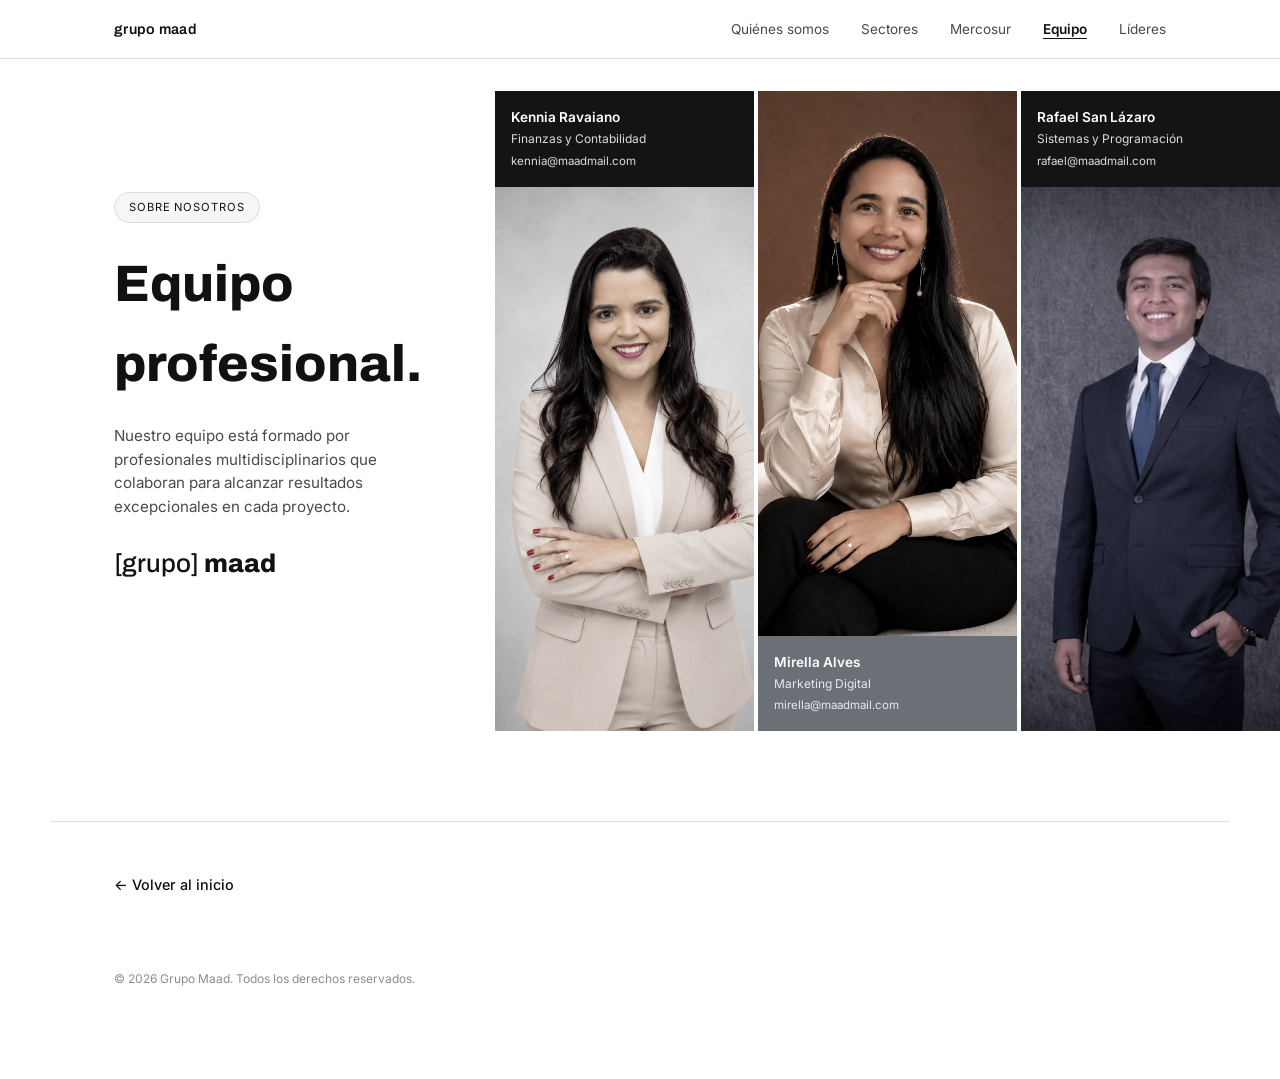
==== equipo.html @ 88a4601c "[ADD] Version 2.0" ====
<!DOCTYPE html>
<html lang="es">
<head>
<meta charset="UTF-8">
<meta name="viewport" content="width=device-width, initial-scale=1.0">
<title>Equipo — Grupo Maad</title>
<link rel="preconnect" href="https://fonts.googleapis.com">
<link rel="preconnect" href="https://fonts.gstatic.com" crossorigin>
<link href="https://fonts.googleapis.com/css2?family=Archivo:wght@400;500;600;700;800&family=Inter:wght@300;400;500;600&display=swap" rel="stylesheet">
<link rel="icon" href="assets/favicon/favicon.ico" sizes="any">
<link rel="icon" type="image/png" sizes="32x32" href="assets/favicon/favicon-32.png">
<link rel="icon" type="image/png" sizes="16x16" href="assets/favicon/favicon-16.png">
<link rel="icon" type="image/png" sizes="192x192" href="assets/favicon/favicon-192.png">
<link rel="apple-touch-icon" href="assets/favicon/apple-touch-icon.png">
<link rel="stylesheet" href="css/style.css">
</head>
<body>

<!-- ============ HEADER / NAV ============ -->
<header class="site-header" id="siteHeader">
  <div class="header-inner">
    <a href="index.html" class="brand-mini">grupo maad</a>
    <nav class="main-nav" id="mainNav">
      <a href="index.html#quienes-somos">Quiénes somos</a>
      <a href="index.html#sectores">Sectores</a>
      <a href="index.html#mercosur">Mercosur</a>
      <a href="equipo.html" class="is-active">Equipo</a>
      <a href="leaders.html">Líderes</a>
    </nav>
    <button class="nav-toggle" id="navToggle" aria-label="Abrir menú">
      <span></span><span></span><span></span>
    </button>
  </div>
</header>

<!-- ============ EQUIPO ============ -->
<section class="section equipo" id="equipo">
  <div class="equipo-grid">
    <div class="equipo-copy reveal">
      <span class="tag">Sobre nosotros</span>
      <h2>Equipo profesional.</h2>
      <p class="equipo-text">Nuestro equipo está formado por profesionales multidisciplinarios que colaboran para alcanzar resultados excepcionales en cada proyecto.</p>
      <p class="equipo-brand">[grupo] <strong>maad</strong></p>
    </div>

    <div class="team-strip reveal">
      <article class="team-col team-col--top">
        <div class="team-label team-label--dark">
          <p class="team-name">Kennia Ravaiano</p>
          <p class="team-role">Finanzas y Contabilidad</p>
          <p class="team-email"><a href="mailto:kennia@maadmail.com">kennia@maadmail.com</a></p>
        </div>
        <div class="team-photo-wrap">
          <img src="assets/img/team-1.jpg" alt="Retrato de miembro del equipo">
        </div>
      </article>

      <article class="team-col team-col--bottom">
        <div class="team-photo-wrap">
          <img src="assets/img/team-2.jpg" alt="Retrato de miembro del equipo">
        </div>
        <div class="team-label team-label--slate">
          <p class="team-name">Mirella Alves</p>
          <p class="team-role">Marketing Digital</p>
          <p class="team-email"><a href="mailto:mirella@maadmail.com">mirella@maadmail.com</a></p>
        </div>
      </article>

      <article class="team-col team-col--top">
        <div class="team-label team-label--dark">
          <p class="team-name">Rafael San Lázaro</p>
          <p class="team-role">Sistemas y Programación</p>
          <p class="team-email"><a href="mailto:rafael@maadmail.com">rafael@maadmail.com</a></p>
        </div>
        <div class="team-photo-wrap">
          <img src="assets/img/team-3.jpg" alt="Retrato de miembro del equipo">
        </div>
      </article>
    </div>
  </div>
</section>

<footer class="leaders-footer reveal">
  <a href="index.html" class="back-link">← Volver al inicio</a>
  <p class="copyright">© <span id="year"></span> Grupo Maad. Todos los derechos reservados.</p>
</footer>

<script src="js/script.js"></script>
</body>
</html>
---- css/style.css ----
/* ============================================
   GRUPO MAAD — stylesheet
   ============================================ */

:root {
  --bg: #ffffff;
  --bg-alt: #f7f6f4;
  --ink: #111111;
  --ink-soft: #4a4a4a;
  --grey: #8d8d8d;
  --line: #dedcd8;
  --ph-bg: #e7e5e1;
  --ph-bg-dark: #c9c7c2;
  --accent: #111111;

  --font-display: "Archivo", "Helvetica Neue", Arial, sans-serif;
  --font-body: "Inter", "Helvetica Neue", Arial, sans-serif;

  --container: 1180px;
  --gutter: clamp(20px, 5vw, 64px);
}

* { box-sizing: border-box; }

html { scroll-behavior: smooth; }

body {
  margin: 0;
  background: var(--bg);
  color: var(--ink);
  font-family: var(--font-body);
  font-weight: 400;
  line-height: 1.55;
  -webkit-font-smoothing: antialiased;
}

img, .ph { display: block; }

a { color: inherit; text-decoration: none; }

h1, h2, h3 { margin: 0; font-family: var(--font-display); }

p { margin: 0; }

.eyebrow {
  font-family: var(--font-display);
  font-weight: 500;
  letter-spacing: 0.04em;
  color: var(--grey);
  margin: 0 0 -0.4em 0;
  font-size: 1rem;
}
.eyebrow.small { font-size: 0.85rem; }

/* ============ Reveal-on-scroll ============ */
.reveal {
  opacity: 0;
  transform: translateY(24px);
  transition: opacity 0.8s ease, transform 0.8s ease;
}
.reveal.is-visible {
  opacity: 1;
  transform: translateY(0);
}
@media (prefers-reduced-motion: reduce) {
  .reveal { opacity: 1; transform: none; transition: none; }
}

/* ============ Placeholder blocks ============ */
.ph {
  background:
    repeating-linear-gradient(135deg, var(--ph-bg) 0px, var(--ph-bg) 2px, var(--ph-bg-dark) 2px, var(--ph-bg-dark) 3px);
  background-color: var(--ph-bg);
  border-radius: 2px;
  position: relative;
  overflow: hidden;
}
.ph::after {
  content: "";
  position: absolute;
  inset: 0;
  border: 1px solid rgba(0,0,0,0.06);
}

/* ============ Header ============ */
.site-header {
  position: fixed;
  top: 0; left: 0; right: 0;
  z-index: 100;
  background: rgba(255,255,255,0.92);
  backdrop-filter: blur(6px);
  border-bottom: 1px solid var(--line);
}
.header-inner {
  max-width: var(--container);
  margin: 0 auto;
  padding: 18px var(--gutter);
  display: flex;
  align-items: center;
  justify-content: space-between;
}
.brand-mini {
  font-family: var(--font-display);
  font-weight: 600;
  font-size: 0.9rem;
  letter-spacing: 0.02em;
  text-transform: lowercase;
}
.main-nav {
  display: flex;
  align-items: center;
  gap: clamp(16px, 2.5vw, 36px);
  font-size: 0.85rem;
  color: var(--ink-soft);
}
.main-nav a:hover { color: var(--ink); }
.main-nav a.is-active {
  color: var(--ink);
  font-weight: 600;
  text-decoration: underline;
  text-underline-offset: 4px;
}
.nav-cta {
  border: 1px solid var(--ink);
  padding: 8px 18px;
  border-radius: 999px;
  color: var(--ink) !important;
  font-weight: 500;
  transition: background 0.2s ease, color 0.2s ease;
}
.nav-cta:hover { background: var(--ink); color: var(--bg) !important; }

.nav-toggle {
  display: none;
  flex-direction: column;
  justify-content: center;
  gap: 5px;
  width: 32px; height: 32px;
  background: none;
  border: none;
  cursor: pointer;
  padding: 0;
}
.nav-toggle span {
  display: block;
  height: 1.5px;
  background: var(--ink);
  width: 100%;
  transition: transform 0.25s ease, opacity 0.25s ease;
}
.nav-toggle.is-open span:nth-child(1) { transform: translateY(6.5px) rotate(45deg); }
.nav-toggle.is-open span:nth-child(2) { opacity: 0; }
.nav-toggle.is-open span:nth-child(3) { transform: translateY(-6.5px) rotate(-45deg); }

/* ============ Hero ============ */
.hero {
  padding: 140px var(--gutter) 60px;
  max-width: var(--container);
  margin: 0 auto;
}
.hero-images {
  display: grid;
  grid-template-columns: 1.3fr 1fr;
  gap: 14px;
  max-width: 620px;
  margin-left: auto;
}
.ph-building-1,
.ph-building-2 {
  width: 100%;
  object-fit: cover;
  display: block;
  border-radius: 2px;
}
.ph-building-1 { aspect-ratio: 4 / 5; }
.ph-building-2 { aspect-ratio: 3 / 5; margin-top: 40px; }

.hero-wordmark {
  margin-top: 40px;
}
.hero-wordmark .eyebrow {
  font-size: 1.1rem;
  margin-bottom: -0.6em;
}
.hero-wordmark h1 {
  font-size: clamp(4rem, 14vw, 9rem);
  font-weight: 800;
  letter-spacing: -0.03em;
  line-height: 0.9;
  text-transform: lowercase;
}

/* ============ Generic section ============ */
.section {
  max-width: var(--container);
  margin: 0 auto;
  padding: 90px var(--gutter);
  border-top: 1px solid var(--line);
}
.section-label {
  font-family: var(--font-display);
  font-weight: 500;
  font-size: 0.85rem;
  letter-spacing: 0.08em;
  text-transform: uppercase;
  color: var(--grey);
  margin-bottom: 50px;
}

/* ============ Quienes somos ============ */
.qs-grid {
  display: grid;
  grid-template-columns: 1fr 1fr;
  gap: clamp(24px, 5vw, 70px);
  align-items: center;
}
.ph-corridor {
  width: 100%;
  aspect-ratio: 4 / 5;
  object-fit: cover;
  display: block;
  border-radius: 2px;
}
.qs-copy h2 {
  font-size: clamp(2.6rem, 7vw, 4.5rem);
  font-weight: 800;
  text-transform: lowercase;
  line-height: 0.95;
  margin-bottom: 28px;
}
.qs-subtitle {
  font-weight: 500;
  font-size: 1rem;
  margin-bottom: 18px;
}
.qs-text {
  color: var(--ink-soft);
  font-size: 0.95rem;
  max-width: 40ch;
}

/* ============ Sectores ============ */
.sector-intro {
  display: grid;
  grid-template-columns: 220px 1fr;
  gap: clamp(24px, 5vw, 60px);
  align-items: center;
  margin-bottom: 70px;
}
.logo-link {
  display: block;
  transition: transform 0.3s ease, box-shadow 0.3s ease;
}
.logo-link:hover {
  transform: translateY(-4px);
}
.logo-link:hover .ph-logo-aj-sm,
.logo-link:hover .ph-logo-aj-lg {
  border-color: var(--ink);
  box-shadow: 0 10px 24px rgba(0, 0, 0, 0.08);
}
.ph-logo-aj-sm {
  width: 100%;
  aspect-ratio: 1 / 1;
  object-fit: contain;
  padding: 20px;
  background: var(--bg-alt);
  border: 1px solid var(--line);
  border-radius: 2px;
  transition: border-color 0.3s ease, box-shadow 0.3s ease;
}
.sector-text p {
  color: var(--ink-soft);
  font-size: 0.95rem;
  max-width: 55ch;
  margin-bottom: 16px;
}
.sector-text p:last-child { margin-bottom: 0; }

.sector-showcase {
  display: grid;
  grid-template-columns: 1.2fr 1fr;
  gap: clamp(24px, 5vw, 60px);
  align-items: stretch;
}
.ph-logo-aj-lg {
  width: 100%;
  min-height: 320px;
  object-fit: contain;
  padding: 40px;
  background: var(--bg-alt);
  border: 1px solid var(--line);
  border-radius: 2px;
  transition: border-color 0.3s ease, box-shadow 0.3s ease;
}
.partner-logos {
  display: grid;
  grid-template-columns: repeat(2, 1fr);
  gap: 10px;
}
.partner-logo {
  min-height: 140px;
  display: flex;
  align-items: center;
  justify-content: center;
  background: var(--bg-alt);
  border: 1px solid var(--line);
  border-radius: 2px;
  padding: 18px;
  transition: transform 0.3s ease, border-color 0.3s ease, box-shadow 0.3s ease;
}
a.partner-logo:hover {
  transform: translateY(-4px);
  border-color: var(--ink);
  box-shadow: 0 10px 24px rgba(0, 0, 0, 0.08);
}
.partner-logo img {
  max-width: 88%;
  max-height: 108px;
  object-fit: contain;
}

.partner-logo--featured {
  grid-column: 1 / -1;
  min-height: 190px;
  background: #fff;
  border: 1px solid var(--ink);
  box-shadow: 0 8px 24px rgba(0, 0, 0, 0.08);
}
.partner-logo--featured img {
  max-height: 150px;
}

/* ============ Mercosur ============ */
.mercosur {
  display: grid;
  grid-template-columns: 1fr 1.2fr;
  gap: clamp(30px, 6vw, 70px);
  align-items: center;
}
.mercosur-copy h2 {
  font-size: clamp(1.9rem, 4vw, 2.6rem);
  font-weight: 700;
  line-height: 1.15;
  margin-bottom: 24px;
}
.mercosur-copy h2 span { color: var(--grey); }
.mercosur-copy p {
  color: var(--ink-soft);
  font-size: 0.95rem;
  max-width: 44ch;
  margin-bottom: 14px;
}
.ph-rio {
  width: 100%;
  aspect-ratio: 16 / 11;
  object-fit: cover;
  display: block;
  border-radius: 2px;
}

/* ============ Equipo ============ */
.tag {
  display: inline-block;
  font-size: 0.7rem;
  letter-spacing: 0.08em;
  text-transform: uppercase;
  background: var(--bg-alt);
  border: 1px solid var(--line);
  border-radius: 999px;
  padding: 6px 14px;
  margin-bottom: 22px;
}
.equipo h2 {
  font-size: clamp(2.2rem, 5vw, 3.2rem);
  font-weight: 800;
  margin-bottom: 20px;
}
.equipo-text {
  color: var(--ink-soft);
  font-size: 0.95rem;
  max-width: 46ch;
  margin-bottom: 26px;
}
.equipo-brand {
  font-family: var(--font-display);
  font-size: 1.6rem;
  font-weight: 500;
  text-transform: lowercase;
  margin-bottom: 46px;
}
.equipo-brand strong { font-weight: 800; }

.equipo {
  max-width: none;
  padding-left: 0;
  padding-right: 0;
}
.equipo-grid {
  display: flex;
  align-items: center;
  gap: clamp(24px, 4vw, 48px);
}
.equipo-copy {
  flex: 0 0 clamp(260px, 26vw, 400px);
  max-width: 34ch;
  margin-left: calc(max(0px, (100vw - var(--container)) / 2) + var(--gutter));
}

.team-strip {
  display: grid;
  grid-template-columns: repeat(3, 1fr);
  gap: 4px;
  flex: 1 1 auto;
  height: clamp(460px, 58vw, 640px);
}
.team-col {
  position: relative;
  display: flex;
  flex-direction: column;
  overflow: hidden;
  background: #c9c7c2;
}
.team-col--top { flex-direction: column; }
.team-col--bottom { flex-direction: column; }
.team-col--top .team-label { order: 0; }
.team-col--top .team-photo-wrap { order: 1; }
.team-col--bottom .team-photo-wrap { order: 0; }
.team-col--bottom .team-label { order: 1; }

.team-photo-wrap {
  position: relative;
  flex: 1 1 auto;
  overflow: hidden;
  min-height: 0;
}
.team-photo-wrap img,
.team-photo-wrap .ph-person-4 {
  width: 100%;
  height: 100%;
  object-fit: cover;
  object-position: top center;
  display: block;
  filter: grayscale(0.45) contrast(1.02);
  transform: scale(1);
  transition: transform 0.65s cubic-bezier(0.25, 0.8, 0.25, 1), filter 0.5s ease;
}
.ph-person-4 { background-color: #c9c7c2; }

.team-label {
  padding: 16px 16px;
  color: #fff;
  z-index: 2;
  transition: background-color 0.35s ease, padding 0.35s ease;
}
.team-label--dark { background: #141414; }
.team-label--slate { background: #6b6f76; }

.team-name {
  font-weight: 600;
  font-size: 0.85rem;
  margin-bottom: 2px;
}
.team-role {
  font-size: 0.75rem;
  opacity: 0.85;
}
.team-email {
  font-size: 0.72rem;
  margin-top: 4px;
  opacity: 0.85;
}
.team-email a {
  color: inherit;
  text-decoration: none;
}
.team-email a:hover { text-decoration: underline; }

/* ---- hover effect: colour reveal + slow zoom + label accent ---- */
.team-col:hover .team-photo-wrap img,
.team-col:hover .team-photo-wrap .ph-person-4 {
  transform: scale(1.07);
  filter: grayscale(0) contrast(1);
}
.team-col:hover .team-label--dark { background: var(--ink); }
.team-col:hover .team-label--slate { background: #4b4e54; }
.team-col:hover .team-label { padding-left: 20px; }

@media (prefers-reduced-motion: reduce) {
  .team-photo-wrap img,
  .team-photo-wrap .ph-person-4,
  .team-label { transition: none; }
}

/* ============ Footer ============ */
.site-footer {
  display: grid;
  grid-template-columns: repeat(3, 1fr);
  gap: 24px;
  padding-top: 40px;
  border-top: 1px solid var(--line);
}
.footer-label {
  font-size: 0.7rem;
  letter-spacing: 0.08em;
  text-transform: uppercase;
  color: var(--grey);
  margin-bottom: 8px;
}
.footer-value {
  font-size: 0.9rem;
}

.copyright {
  margin-top: 50px;
  font-size: 0.75rem;
  color: var(--grey);
}

/* ============================================
   RESPONSIVE
   ============================================ */
@media (max-width: 900px) {
  .main-nav {
    position: fixed;
    top: 61px; left: 0; right: 0;
    background: var(--bg);
    border-bottom: 1px solid var(--line);
    flex-direction: column;
    align-items: flex-start;
    gap: 0;
    padding: 8px var(--gutter) 20px;
    transform: translateY(-8px);
    opacity: 0;
    pointer-events: none;
    transition: opacity 0.2s ease, transform 0.2s ease;
  }
  .main-nav.is-open {
    opacity: 1;
    transform: translateY(0);
    pointer-events: auto;
  }
  .main-nav a { padding: 12px 0; width: 100%; border-bottom: 1px solid var(--line); }
  .main-nav a:last-child { border-bottom: none; }
  .nav-cta { display: inline-block; width: max-content; margin-top: 8px; }
  .nav-toggle { display: flex; }

  .qs-grid,
  .mercosur {
    grid-template-columns: 1fr;
  }
  .mercosur-copy { order: 2; }
  .ph-rio { order: 1; }

  .sector-intro { grid-template-columns: 1fr; }
  .ph-logo-aj-sm { width: 140px; aspect-ratio: 1/1; }
  .sector-showcase { grid-template-columns: 1fr; }
  .ph-logo-aj-lg { min-height: 220px; }

  .equipo { padding-left: var(--gutter); padding-right: var(--gutter); }
  .equipo-grid { flex-direction: column; align-items: stretch; }
  .equipo-copy { flex: none; max-width: none; margin-left: 0; }
  .team-strip { height: clamp(420px, 90vw, 560px); }

  .site-footer {
    grid-template-columns: 1fr 1fr;
  }
}

@media (max-width: 560px) {
  .hero-images { grid-template-columns: 1fr 1fr; max-width: 100%; }
  .section { padding: 64px var(--gutter); }

  .team-strip {
    grid-template-columns: 1fr;
    grid-template-rows: repeat(3, 1fr);
    height: 720px;
  }
  .team-name { font-size: 0.78rem; }
  .team-role { font-size: 0.7rem; }
}

/* ============================================
   LEADERS PAGE
   ============================================ */
.leaders-intro {
  max-width: var(--container);
  margin: 0 auto;
  padding: 150px var(--gutter) 40px;
}
.leaders-intro h1 {
  font-size: clamp(2.4rem, 6vw, 4rem);
  font-weight: 800;
  line-height: 1.05;
  letter-spacing: -0.01em;
}

.leader-profile {
  max-width: var(--container);
  margin: 0 auto;
  padding: 70px var(--gutter);
  border-top: 1px solid var(--line);
  display: grid;
  grid-template-columns: 0.9fr 1.1fr;
  gap: clamp(30px, 6vw, 80px);
  align-items: center;
}
.leader-profile--reverse .leader-photo { order: 2; }
.leader-profile--reverse .leader-info { order: 1; }

.leader-photo img {
  width: 100%;
  aspect-ratio: 3 / 4;
  object-fit: cover;
  object-position: top center;
  border-radius: 2px;
  background: var(--ph-bg);
}

.leader-name {
  font-size: clamp(2.4rem, 6vw, 3.6rem);
  font-weight: 800;
  line-height: 0.98;
  letter-spacing: -0.01em;
  margin-bottom: 18px;
}
.leader-role {
  font-size: 1rem;
  font-weight: 500;
  color: var(--ink-soft);
  margin-bottom: 30px;
}
.leader-quote {
  margin: 0 0 34px;
  padding-left: 20px;
  border-left: 2px solid var(--ink);
  font-size: 0.98rem;
  line-height: 1.7;
  color: var(--ink-soft);
  font-style: italic;
  max-width: 52ch;
}
.leader-contact {
  list-style: none;
  margin: 0;
  padding: 0;
  display: grid;
  gap: 14px;
}
.leader-contact li {
  display: flex;
  align-items: center;
  gap: 12px;
  font-size: 0.92rem;
}
.leader-contact .ico {
  width: 20px;
  height: 20px;
  flex: none;
  color: var(--ink);
}
.leader-contact .ico svg { width: 100%; height: 100%; }

.leaders-footer {
  max-width: var(--container);
  margin: 0 auto;
  padding: 50px var(--gutter) 90px;
  border-top: 1px solid var(--line);
}
.back-link {
  display: inline-block;
  font-size: 0.9rem;
  font-weight: 500;
  margin-bottom: 24px;
}
.back-link:hover { text-decoration: underline; }

/* ============ Leaders hub (link cards) ============ */
.leaders-links {
  max-width: var(--container);
  margin: 0 auto;
  padding: 20px var(--gutter) 90px;
}
.leaders-links-grid {
  display: grid;
  grid-template-columns: 1fr 1fr;
  gap: clamp(20px, 4vw, 40px);
}
.leader-link-card {
  display: block;
  border: 1px solid var(--line);
  border-radius: 4px;
  overflow: hidden;
  text-decoration: none;
  color: inherit;
  transition: box-shadow 0.35s ease, transform 0.35s ease;
}
.leader-link-card:hover {
  box-shadow: 0 12px 30px rgba(0,0,0,0.08);
  transform: translateY(-2px);
}
.leader-link-photo {
  aspect-ratio: 3 / 4;
  overflow: hidden;
}
.leader-link-photo img {
  width: 100%;
  height: 100%;
  object-fit: cover;
  object-position: top center;
  display: block;
  transition: transform 0.5s ease;
}
.leader-link-card:hover .leader-link-photo img { transform: scale(1.04); }
.leader-link-info {
  padding: 24px;
}
.leader-link-info h2 {
  font-size: clamp(1.4rem, 3vw, 1.9rem);
  font-weight: 800;
  line-height: 1.15;
  margin-bottom: 10px;
}
.leader-link-role {
  color: var(--ink-soft);
  font-size: 0.85rem;
  margin-bottom: 18px;
}
.leader-link-cta {
  font-family: var(--font-display);
  font-size: 0.8rem;
  font-weight: 600;
  letter-spacing: 0.02em;
}

@media (max-width: 700px) {
  .leaders-links-grid { grid-template-columns: 1fr; }
}

@media (max-width: 900px) {
  .leader-profile,
  .leader-profile--reverse {
    grid-template-columns: 1fr;
  }
  .leader-profile--reverse .leader-photo,
  .leader-profile--reverse .leader-info {
    order: initial;
  }
  .leader-photo img { max-width: 340px; margin: 0 auto; }
}
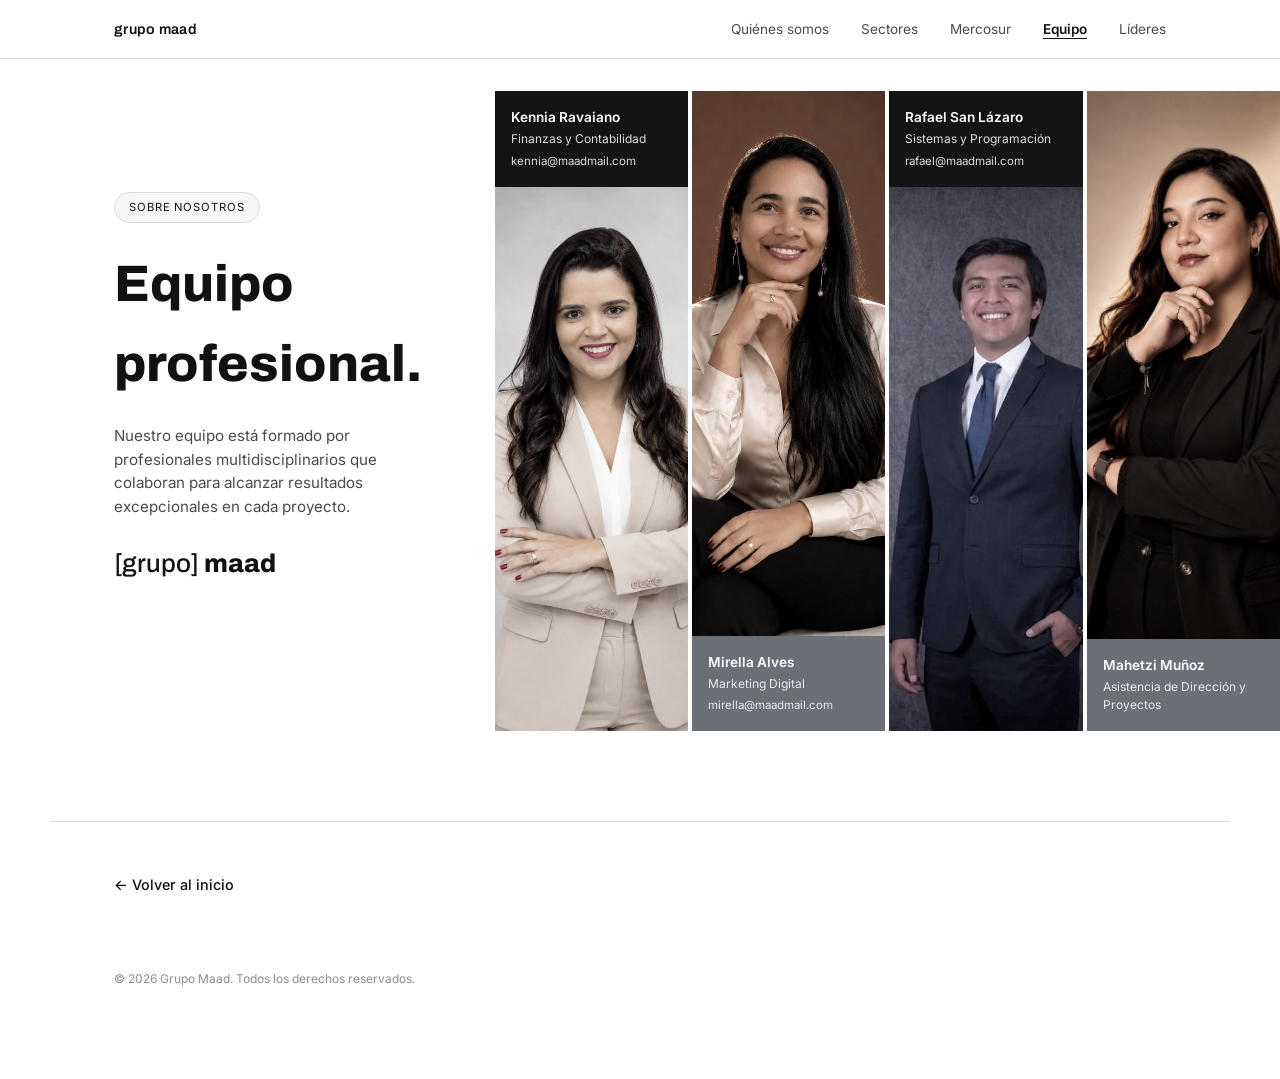
==== commit 908cdec8: "[ADD] Mahetzi photo" ====
--- a/equipo.html
+++ b/equipo.html
@@ -76,6 +76,16 @@
           <img src="assets/img/team-3.jpg" alt="Retrato de miembro del equipo">
         </div>
       </article>
+
+      <article class="team-col team-col--bottom">
+        <div class="team-photo-wrap">
+          <img src="assets/img/team-4.jpg" alt="Retrato de miembro del equipo">
+        </div>
+        <div class="team-label team-label--slate">
+          <p class="team-name">Mahetzi Muñoz</p>
+          <p class="team-role">Asistencia de Dirección y Proyectos</p>
+        </div>
+      </article>
     </div>
   </div>
 </section>
--- a/css/style.css
+++ b/css/style.css
@@ -409,7 +409,7 @@
 
 .team-strip {
   display: grid;
-  grid-template-columns: repeat(3, 1fr);
+  grid-template-columns: repeat(4, 1fr);
   gap: 4px;
   flex: 1 1 auto;
   height: clamp(460px, 58vw, 640px);
@@ -560,7 +560,11 @@
   .equipo { padding-left: var(--gutter); padding-right: var(--gutter); }
   .equipo-grid { flex-direction: column; align-items: stretch; }
   .equipo-copy { flex: none; max-width: none; margin-left: 0; }
-  .team-strip { height: clamp(420px, 90vw, 560px); }
+  .team-strip {
+    grid-template-columns: repeat(2, 1fr);
+    grid-template-rows: repeat(2, 1fr);
+    height: clamp(560px, 120vw, 760px);
+  }
 
   .site-footer {
     grid-template-columns: 1fr 1fr;
@@ -573,8 +577,24 @@
 
   .team-strip {
     grid-template-columns: 1fr;
-    grid-template-rows: repeat(3, 1fr);
-    height: 720px;
+    grid-template-rows: none;
+    height: auto;
+    gap: 16px;
+  }
+  .team-col {
+    flex-direction: column;
+  }
+  .team-col--top .team-label,
+  .team-col--bottom .team-label {
+    order: 1;
+  }
+  .team-col--top .team-photo-wrap,
+  .team-col--bottom .team-photo-wrap {
+    order: 0;
+  }
+  .team-photo-wrap {
+    flex: none;
+    aspect-ratio: 3 / 4;
   }
   .team-name { font-size: 0.78rem; }
   .team-role { font-size: 0.7rem; }
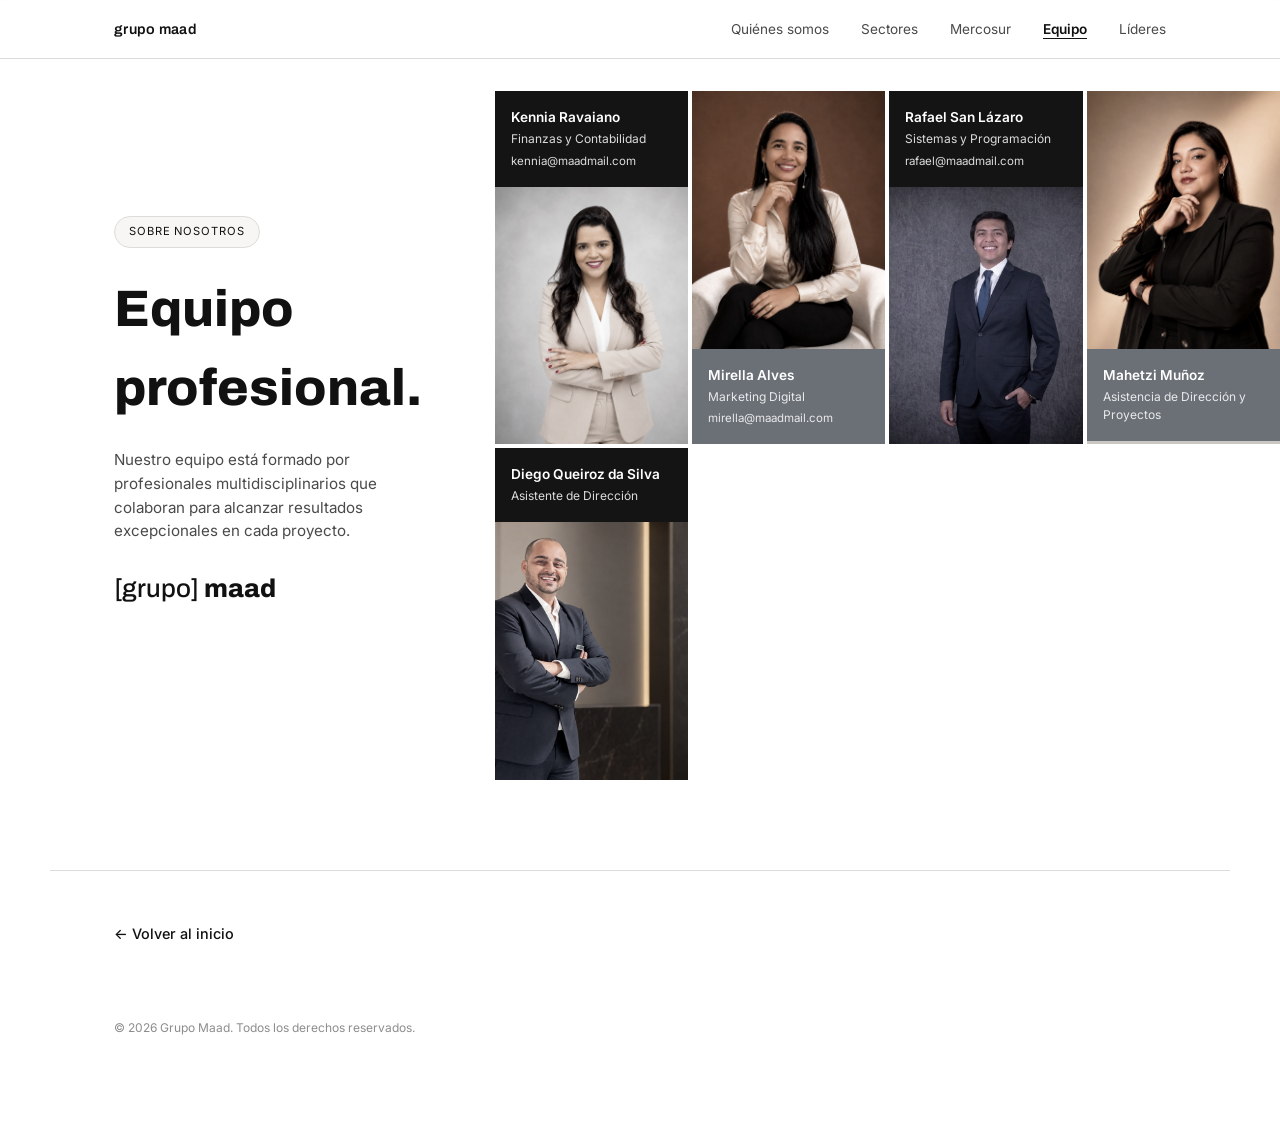
==== commit 52fc7091: "[ADD] Diego photo" ====
--- a/equipo.html
+++ b/equipo.html
@@ -86,6 +86,16 @@
           <p class="team-role">Asistencia de Dirección y Proyectos</p>
         </div>
       </article>
+
+      <article class="team-col team-col--top">
+        <div class="team-label team-label--dark">
+          <p class="team-name">Diego Queiroz da Silva</p>
+          <p class="team-role">Asistente de Dirección</p>
+        </div>
+        <div class="team-photo-wrap">
+          <img src="assets/img/team-5.jpg" alt="Retrato de miembro del equipo">
+        </div>
+      </article>
     </div>
   </div>
 </section>
--- a/css/style.css
+++ b/css/style.css
@@ -409,10 +409,10 @@
 
 .team-strip {
   display: grid;
-  grid-template-columns: repeat(4, 1fr);
+  grid-template-columns: repeat(auto-fit, minmax(160px, 1fr));
   gap: 4px;
   flex: 1 1 auto;
-  height: clamp(460px, 58vw, 640px);
+  align-content: start;
 }
 .team-col {
   position: relative;
@@ -430,9 +430,8 @@
 
 .team-photo-wrap {
   position: relative;
-  flex: 1 1 auto;
+  aspect-ratio: 3 / 4;
   overflow: hidden;
-  min-height: 0;
 }
 .team-photo-wrap img,
 .team-photo-wrap .ph-person-4 {
@@ -560,11 +559,6 @@
   .equipo { padding-left: var(--gutter); padding-right: var(--gutter); }
   .equipo-grid { flex-direction: column; align-items: stretch; }
   .equipo-copy { flex: none; max-width: none; margin-left: 0; }
-  .team-strip {
-    grid-template-columns: repeat(2, 1fr);
-    grid-template-rows: repeat(2, 1fr);
-    height: clamp(560px, 120vw, 760px);
-  }
 
   .site-footer {
     grid-template-columns: 1fr 1fr;
@@ -577,8 +571,6 @@
 
   .team-strip {
     grid-template-columns: 1fr;
-    grid-template-rows: none;
-    height: auto;
     gap: 16px;
   }
   .team-col {
@@ -591,10 +583,6 @@
   .team-col--top .team-photo-wrap,
   .team-col--bottom .team-photo-wrap {
     order: 0;
-  }
-  .team-photo-wrap {
-    flex: none;
-    aspect-ratio: 3 / 4;
   }
   .team-name { font-size: 0.78rem; }
   .team-role { font-size: 0.7rem; }
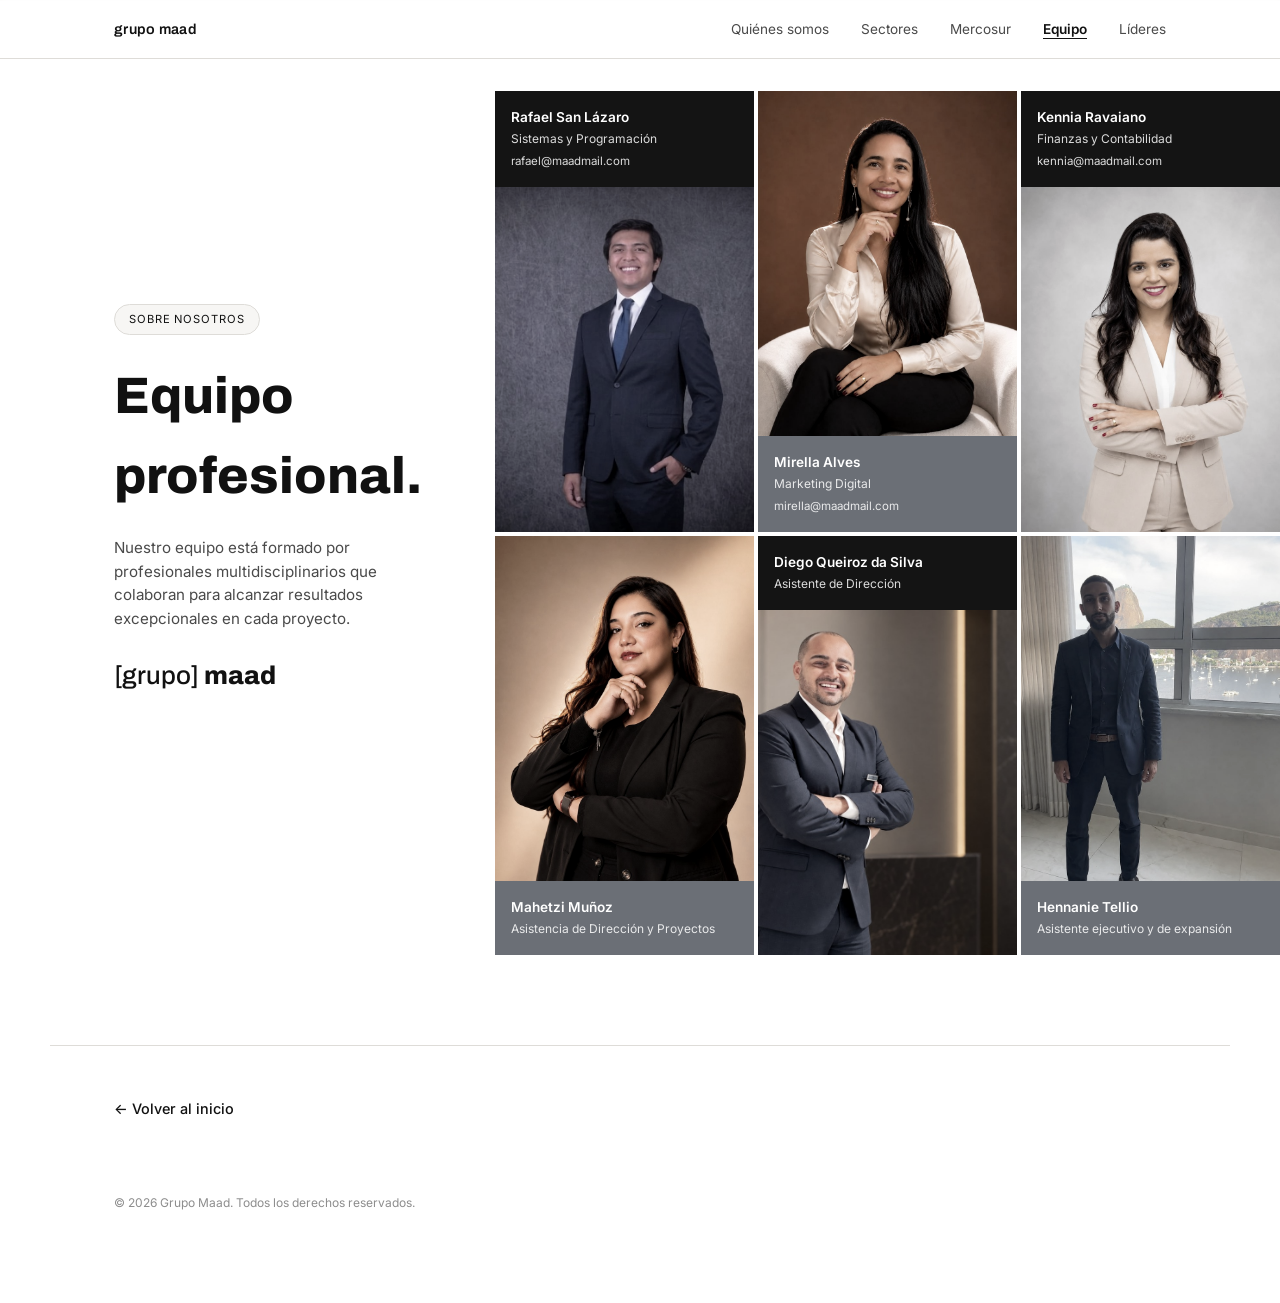
==== commit f8512d15: "[add] New team members" ====
--- a/equipo.html
+++ b/equipo.html
@@ -96,6 +96,16 @@
           <img src="assets/img/team-5.jpg" alt="Retrato de miembro del equipo">
         </div>
       </article>
+
+      <article class="team-col team-col--bottom">
+        <div class="team-photo-wrap">
+          <img src="assets/img/team-6.jpg" alt="Retrato de miembro del equipo">
+        </div>
+        <div class="team-label team-label--slate">
+          <p class="team-name">Hennanie Tellio</p>
+          <p class="team-role">Asistente ejecutivo y de expansión</p>
+        </div>
+      </article>
     </div>
   </div>
 </section>
--- a/css/style.css
+++ b/css/style.css
@@ -427,6 +427,20 @@
 .team-col--top .team-photo-wrap { order: 1; }
 .team-col--bottom .team-photo-wrap { order: 0; }
 .team-col--bottom .team-label { order: 1; }
+
+/* Large screens: fixed 3-up / 3-down grid.
+   Row 1 (items 1–3) reads right-to-left, row 2 (items 4–6) reads left-to-right. */
+@media (min-width: 901px) {
+  .team-strip {
+    grid-template-columns: repeat(3, 1fr);
+  }
+  .team-col:nth-child(1) { order: 3; }
+  .team-col:nth-child(2) { order: 2; }
+  .team-col:nth-child(3) { order: 1; }
+  .team-col:nth-child(4) { order: 4; }
+  .team-col:nth-child(5) { order: 5; }
+  .team-col:nth-child(6) { order: 6; }
+}
 
 .team-photo-wrap {
   position: relative;
